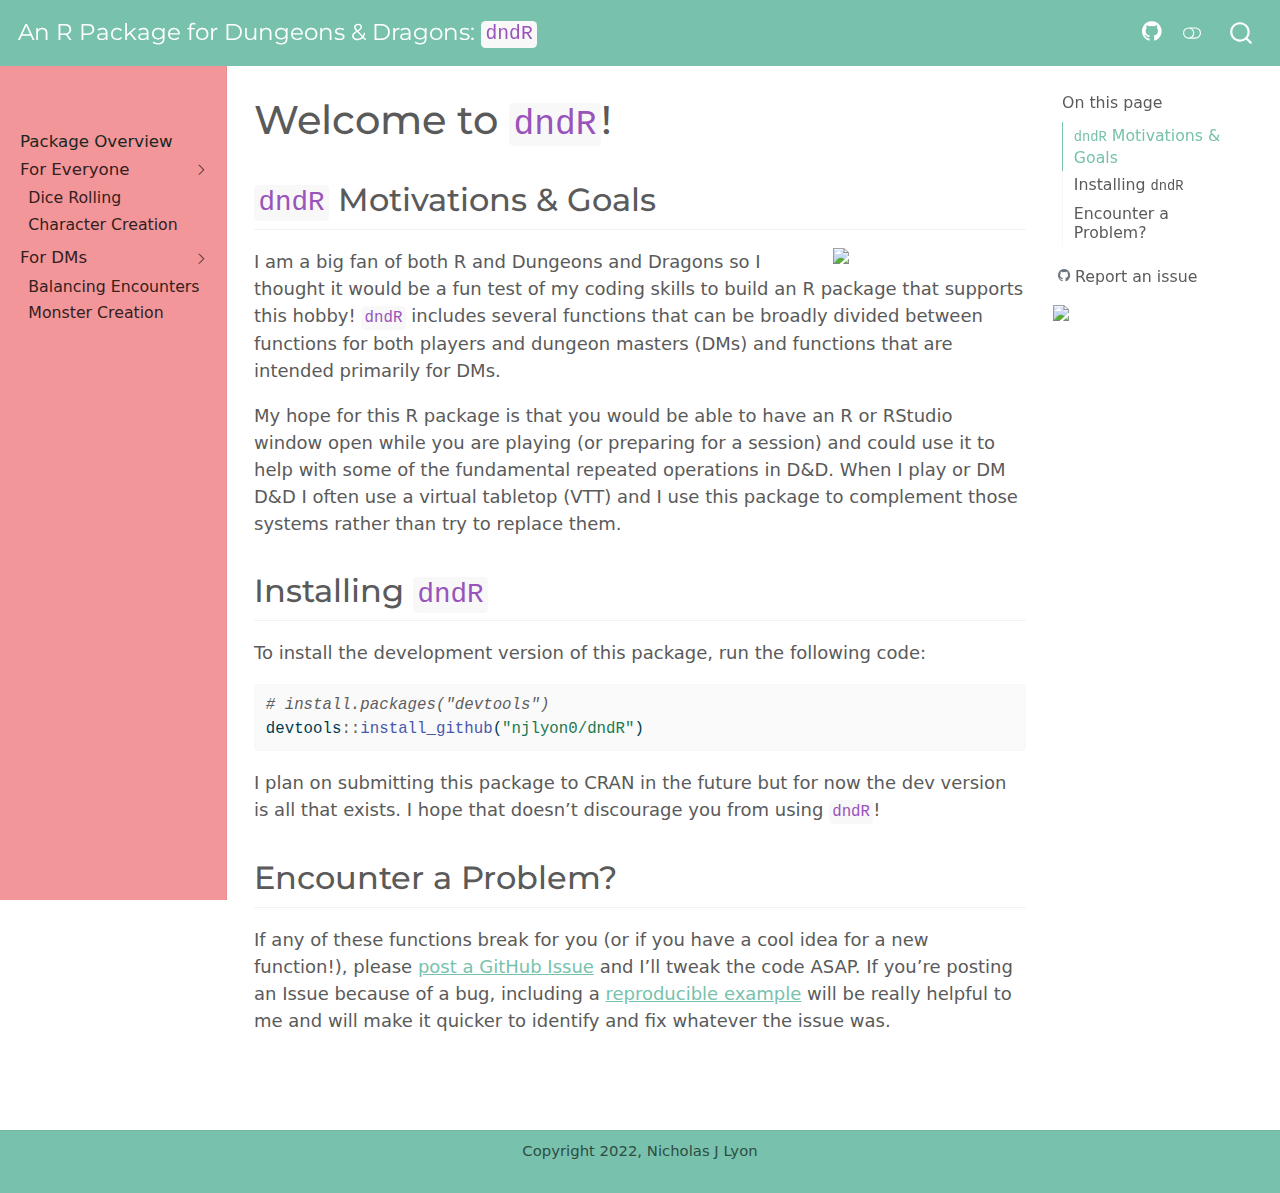
==== docs/index.html @ f4735146 "Adding rendered content" ====
<!DOCTYPE html>
<html xmlns="http://www.w3.org/1999/xhtml" lang="en" xml:lang="en"><head>

<meta charset="utf-8">
<meta name="generator" content="quarto-1.0.37">

<meta name="viewport" content="width=device-width, initial-scale=1.0, user-scalable=yes">


<title>An R Package for Dungeons &amp; Dragons: dndR - Welcome to dndR!</title>
<style>
code{white-space: pre-wrap;}
span.smallcaps{font-variant: small-caps;}
span.underline{text-decoration: underline;}
div.column{display: inline-block; vertical-align: top; width: 50%;}
div.hanging-indent{margin-left: 1.5em; text-indent: -1.5em;}
ul.task-list{list-style: none;}
pre > code.sourceCode { white-space: pre; position: relative; }
pre > code.sourceCode > span { display: inline-block; line-height: 1.25; }
pre > code.sourceCode > span:empty { height: 1.2em; }
.sourceCode { overflow: visible; }
code.sourceCode > span { color: inherit; text-decoration: inherit; }
div.sourceCode { margin: 1em 0; }
pre.sourceCode { margin: 0; }
@media screen {
div.sourceCode { overflow: auto; }
}
@media print {
pre > code.sourceCode { white-space: pre-wrap; }
pre > code.sourceCode > span { text-indent: -5em; padding-left: 5em; }
}
pre.numberSource code
  { counter-reset: source-line 0; }
pre.numberSource code > span
  { position: relative; left: -4em; counter-increment: source-line; }
pre.numberSource code > span > a:first-child::before
  { content: counter(source-line);
    position: relative; left: -1em; text-align: right; vertical-align: baseline;
    border: none; display: inline-block;
    -webkit-touch-callout: none; -webkit-user-select: none;
    -khtml-user-select: none; -moz-user-select: none;
    -ms-user-select: none; user-select: none;
    padding: 0 4px; width: 4em;
    color: #aaaaaa;
  }
pre.numberSource { margin-left: 3em; border-left: 1px solid #aaaaaa;  padding-left: 4px; }
div.sourceCode
  {   }
@media screen {
pre > code.sourceCode > span > a:first-child::before { text-decoration: underline; }
}
code span.al { color: #ff0000; font-weight: bold; } /* Alert */
code span.an { color: #60a0b0; font-weight: bold; font-style: italic; } /* Annotation */
code span.at { color: #7d9029; } /* Attribute */
code span.bn { color: #40a070; } /* BaseN */
code span.bu { } /* BuiltIn */
code span.cf { color: #007020; font-weight: bold; } /* ControlFlow */
code span.ch { color: #4070a0; } /* Char */
code span.cn { color: #880000; } /* Constant */
code span.co { color: #60a0b0; font-style: italic; } /* Comment */
code span.cv { color: #60a0b0; font-weight: bold; font-style: italic; } /* CommentVar */
code span.do { color: #ba2121; font-style: italic; } /* Documentation */
code span.dt { color: #902000; } /* DataType */
code span.dv { color: #40a070; } /* DecVal */
code span.er { color: #ff0000; font-weight: bold; } /* Error */
code span.ex { } /* Extension */
code span.fl { color: #40a070; } /* Float */
code span.fu { color: #06287e; } /* Function */
code span.im { } /* Import */
code span.in { color: #60a0b0; font-weight: bold; font-style: italic; } /* Information */
code span.kw { color: #007020; font-weight: bold; } /* Keyword */
code span.op { color: #666666; } /* Operator */
code span.ot { color: #007020; } /* Other */
code span.pp { color: #bc7a00; } /* Preprocessor */
code span.sc { color: #4070a0; } /* SpecialChar */
code span.ss { color: #bb6688; } /* SpecialString */
code span.st { color: #4070a0; } /* String */
code span.va { color: #19177c; } /* Variable */
code span.vs { color: #4070a0; } /* VerbatimString */
code span.wa { color: #60a0b0; font-weight: bold; font-style: italic; } /* Warning */
</style>


<script src="site_libs/quarto-nav/quarto-nav.js"></script>
<script src="site_libs/quarto-nav/headroom.min.js"></script>
<script src="site_libs/clipboard/clipboard.min.js"></script>
<script src="site_libs/quarto-search/autocomplete.umd.js"></script>
<script src="site_libs/quarto-search/fuse.min.js"></script>
<script src="site_libs/quarto-search/quarto-search.js"></script>
<meta name="quarto:offset" content="./">
<link href="./inst/images/dndR_hex.png" rel="icon" type="image/png">
<script src="site_libs/quarto-html/quarto.js"></script>
<script src="site_libs/quarto-html/popper.min.js"></script>
<script src="site_libs/quarto-html/tippy.umd.min.js"></script>
<script src="site_libs/quarto-html/anchor.min.js"></script>
<link href="site_libs/quarto-html/tippy.css" rel="stylesheet">
<link href="site_libs/quarto-html/quarto-syntax-highlighting.css" rel="stylesheet" class="quarto-color-scheme" id="quarto-text-highlighting-styles">
<link href="site_libs/quarto-html/quarto-syntax-highlighting-dark.css" rel="prefetch" class="quarto-color-scheme quarto-color-alternate" id="quarto-text-highlighting-styles">
<script src="site_libs/bootstrap/bootstrap.min.js"></script>
<link href="site_libs/bootstrap/bootstrap-icons.css" rel="stylesheet">
<link href="site_libs/bootstrap/bootstrap.min.css" rel="stylesheet" class="quarto-color-scheme" id="quarto-bootstrap" data-mode="light">
<link href="site_libs/bootstrap/bootstrap-dark.min.css" rel="prefetch" class="quarto-color-scheme quarto-color-alternate" id="quarto-bootstrap" data-mode="dark">
<script id="quarto-search-options" type="application/json">{
  "location": "navbar",
  "copy-button": false,
  "collapse-after": 3,
  "panel-placement": "end",
  "type": "overlay",
  "limit": 20,
  "language": {
    "search-no-results-text": "No results",
    "search-matching-documents-text": "matching documents",
    "search-copy-link-title": "Copy link to search",
    "search-hide-matches-text": "Hide additional matches",
    "search-more-match-text": "more match in this document",
    "search-more-matches-text": "more matches in this document",
    "search-clear-button-title": "Clear",
    "search-detached-cancel-button-title": "Cancel",
    "search-submit-button-title": "Submit"
  }
}</script>


<link rel="stylesheet" href="styles.css">
<meta name="twitter:title" content="An R Package for Dungeons &amp; Dragons: dndR - Welcome to dndR!">
<meta name="twitter:description" content="I am a big fan of both R and Dungeons and Dragons so I thought it would be a fun test of my coding skills to build an R package that supports this hobby!">
<meta name="twitter:card" content="summary">
</head>

<body class="nav-sidebar docked nav-fixed">

<div id="quarto-search-results"></div>
  <header id="quarto-header" class="headroom fixed-top">
    <nav class="navbar navbar-expand-lg navbar-dark ">
      <div class="navbar-container container-fluid">
      <a class="navbar-brand" href="./index.html">
    <span class="navbar-title">An R Package for Dungeons &amp; Dragons: <code>dndR</code></span>
  </a>
          <button class="navbar-toggler" type="button" data-bs-toggle="collapse" data-bs-target="#navbarCollapse" aria-controls="navbarCollapse" aria-expanded="false" aria-label="Toggle navigation" onclick="if (window.quartoToggleHeadroom) { window.quartoToggleHeadroom(); }">
  <span class="navbar-toggler-icon"></span>
</button>
          <div class="collapse navbar-collapse" id="navbarCollapse">
            <ul class="navbar-nav navbar-nav-scroll ms-auto">
  <li class="nav-item compact">
    <a class="nav-link" href="https://github.com/njlyon0/dndR"><i class="bi bi-github" role="img">
</i> 
 </a>
  </li>  
</ul>
              <div class="quarto-toggle-container">
                  <a href="" class="quarto-color-scheme-toggle nav-link" onclick="window.quartoToggleColorScheme(); return false;" title="Toggle dark mode"><i class="bi"></i></a>
              </div>
              <div id="quarto-search" class="" title="Search"></div>
          </div> <!-- /navcollapse -->
      </div> <!-- /container-fluid -->
    </nav>
  <nav class="quarto-secondary-nav" data-bs-toggle="collapse" data-bs-target="#quarto-sidebar" aria-controls="quarto-sidebar" aria-expanded="false" aria-label="Toggle sidebar navigation" onclick="if (window.quartoToggleHeadroom) { window.quartoToggleHeadroom(); }">
    <div class="container-fluid d-flex justify-content-between">
      <h1 class="quarto-secondary-nav-title">Welcome to <code>dndR</code>!</h1>
      <button type="button" class="quarto-btn-toggle btn" aria-label="Show secondary navigation">
        <i class="bi bi-chevron-right"></i>
      </button>
    </div>
  </nav>
</header>
<!-- content -->
<div id="quarto-content" class="quarto-container page-columns page-rows-contents page-layout-article page-navbar">
<!-- sidebar -->
  <nav id="quarto-sidebar" class="sidebar collapse sidebar-navigation docked overflow-auto">
      <div class="mt-2 flex-shrink-0 align-items-center">
        <div class="sidebar-search">
        <div id="quarto-search" class="" title="Search"></div>
        </div>
      </div>
    <div class="sidebar-menu-container"> 
    <ul class="list-unstyled mt-1">
        <li class="sidebar-item">
  <div class="sidebar-item-container"> 
  <a href="./index.html" class="sidebar-item-text sidebar-link active">Package Overview</a>
  </div>
</li>
        <li class="sidebar-item sidebar-item-section">
      <div class="sidebar-item-container"> 
            <a class="sidebar-item-text sidebar-link text-start" data-bs-toggle="collapse" data-bs-target="#quarto-sidebar-section-1" aria-expanded="true">For Everyone</a>
          <a class="sidebar-item-toggle text-start" data-bs-toggle="collapse" data-bs-target="#quarto-sidebar-section-1" aria-expanded="true">
            <i class="bi bi-chevron-right ms-2"></i>
          </a> 
      </div>
      <ul id="quarto-sidebar-section-1" class="collapse list-unstyled sidebar-section depth1 show">  
          <li class="sidebar-item">
  <div class="sidebar-item-container"> 
  <a href="./dice.html" class="sidebar-item-text sidebar-link">Dice Rolling</a>
  </div>
</li>
          <li class="sidebar-item">
  <div class="sidebar-item-container"> 
  <a href="./create-characters.html" class="sidebar-item-text sidebar-link">Character Creation</a>
  </div>
</li>
      </ul>
  </li>
        <li class="sidebar-item sidebar-item-section">
      <div class="sidebar-item-container"> 
            <a class="sidebar-item-text sidebar-link text-start" data-bs-toggle="collapse" data-bs-target="#quarto-sidebar-section-2" aria-expanded="true">For DMs</a>
          <a class="sidebar-item-toggle text-start" data-bs-toggle="collapse" data-bs-target="#quarto-sidebar-section-2" aria-expanded="true">
            <i class="bi bi-chevron-right ms-2"></i>
          </a> 
      </div>
      <ul id="quarto-sidebar-section-2" class="collapse list-unstyled sidebar-section depth1 show">  
          <li class="sidebar-item">
  <div class="sidebar-item-container"> 
  <a href="./encounter-balance.html" class="sidebar-item-text sidebar-link">Balancing Encounters</a>
  </div>
</li>
          <li class="sidebar-item">
  <div class="sidebar-item-container"> 
  <a href="./create-monsters.html" class="sidebar-item-text sidebar-link">Monster Creation</a>
  </div>
</li>
      </ul>
  </li>
    </ul>
    </div>
</nav>
<!-- margin-sidebar -->
    <div id="quarto-margin-sidebar" class="sidebar margin-sidebar">
        <nav id="TOC" role="doc-toc">
    <h2 id="toc-title">On this page</h2>
   
  <ul>
  <li><a href="#dndr-motivations-goals" id="toc-dndr-motivations-goals" class="nav-link active" data-scroll-target="#dndr-motivations-goals"><code>dndR</code> Motivations &amp; Goals</a></li>
  <li><a href="#installing-dndr" id="toc-installing-dndr" class="nav-link" data-scroll-target="#installing-dndr">Installing <code>dndR</code></a></li>
  <li><a href="#encounter-a-problem" id="toc-encounter-a-problem" class="nav-link" data-scroll-target="#encounter-a-problem">Encounter a Problem?</a></li>
  </ul>
<div class="toc-actions"><div><i class="bi bi-github"></i></div><div class="action-links"><p><a href="https://github.com/njlyon0/dndR/issues/new" class="toc-action">Report an issue</a></p></div></div></nav>
    <div class="quarto-margin-footer"><div class="margin-footer-item">
<p><img src="inst/images/dndR_hex.png" width="40%"></p>
</div></div></div>
<!-- main -->
<main class="content" id="quarto-document-content">

<header id="title-block-header" class="quarto-title-block default">
<div class="quarto-title">
<h1 class="title d-none d-lg-block">Welcome to <code>dndR</code>!</h1>
</div>



<div class="quarto-title-meta">

    
    
  </div>
  

</header>

<section id="dndr-motivations-goals" class="level2">
<h2 class="anchored" data-anchor-id="dndr-motivations-goals"><code>dndR</code> Motivations &amp; Goals</h2>
<p><img src="inst/images/dndR_hex.png" width="25%" align="right"></p>
<p>I am a big fan of both R and Dungeons and Dragons so I thought it would be a fun test of my coding skills to build an R package that supports this hobby! <code>dndR</code> includes several functions that can be broadly divided between functions for both players and dungeon masters (DMs) and functions that are intended primarily for DMs.</p>
<p>My hope for this R package is that you would be able to have an R or RStudio window open while you are playing (or preparing for a session) and could use it to help with some of the fundamental repeated operations in D&amp;D. When I play or DM D&amp;D I often use a virtual tabletop (VTT) and I use this package to complement those systems rather than try to replace them.</p>
</section>
<section id="installing-dndr" class="level2">
<h2 class="anchored" data-anchor-id="installing-dndr">Installing <code>dndR</code></h2>
<p>To install the development version of this package, run the following code:</p>
<div class="cell">
<div class="sourceCode cell-code" id="cb1"><pre class="sourceCode r code-with-copy"><code class="sourceCode r"><span id="cb1-1"><a href="#cb1-1" aria-hidden="true" tabindex="-1"></a><span class="co"># install.packages("devtools")</span></span>
<span id="cb1-2"><a href="#cb1-2" aria-hidden="true" tabindex="-1"></a>devtools<span class="sc">::</span><span class="fu">install_github</span>(<span class="st">"njlyon0/dndR"</span>)</span></code><button title="Copy to Clipboard" class="code-copy-button"><i class="bi"></i></button></pre></div>
</div>
<p>I plan on submitting this package to CRAN in the future but for now the dev version is all that exists. I hope that doesn’t discourage you from using <code>dndR</code>!</p>
</section>
<section id="encounter-a-problem" class="level2">
<h2 class="anchored" data-anchor-id="encounter-a-problem">Encounter a Problem?</h2>
<p>If any of these functions break for you (or if you have a cool idea for a new function!), please <a href="https://github.com/njlyon0/dndR/issues">post a GitHub Issue</a> and I’ll tweak the code ASAP. If you’re posting an Issue because of a bug, including a <a href="https://stackoverflow.com/help/minimal-reproducible-example">reproducible example</a> will be really helpful to me and will make it quicker to identify and fix whatever the issue was.</p>


</section>

</main> <!-- /main -->
<script id="quarto-html-after-body" type="application/javascript">
window.document.addEventListener("DOMContentLoaded", function (event) {
  const toggleBodyColorMode = (bsSheetEl) => {
    const mode = bsSheetEl.getAttribute("data-mode");
    const bodyEl = window.document.querySelector("body");
    if (mode === "dark") {
      bodyEl.classList.add("quarto-dark");
      bodyEl.classList.remove("quarto-light");
    } else {
      bodyEl.classList.add("quarto-light");
      bodyEl.classList.remove("quarto-dark");
    }
  }
  const toggleBodyColorPrimary = () => {
    const bsSheetEl = window.document.querySelector("link#quarto-bootstrap");
    if (bsSheetEl) {
      toggleBodyColorMode(bsSheetEl);
    }
  }
  toggleBodyColorPrimary();  
  const disableStylesheet = (stylesheets) => {
    for (let i=0; i < stylesheets.length; i++) {
      const stylesheet = stylesheets[i];
      stylesheet.rel = 'prefetch';
    }
  }
  const enableStylesheet = (stylesheets) => {
    for (let i=0; i < stylesheets.length; i++) {
      const stylesheet = stylesheets[i];
      stylesheet.rel = 'stylesheet';
    }
  }
  const manageTransitions = (selector, allowTransitions) => {
    const els = window.document.querySelectorAll(selector);
    for (let i=0; i < els.length; i++) {
      const el = els[i];
      if (allowTransitions) {
        el.classList.remove('notransition');
      } else {
        el.classList.add('notransition');
      }
    }
  }
  const toggleColorMode = (alternate) => {
    // Switch the stylesheets
    const alternateStylesheets = window.document.querySelectorAll('link.quarto-color-scheme.quarto-color-alternate');
    manageTransitions('#quarto-margin-sidebar .nav-link', false);
    if (alternate) {
      enableStylesheet(alternateStylesheets);
      for (const sheetNode of alternateStylesheets) {
        if (sheetNode.id === "quarto-bootstrap") {
          toggleBodyColorMode(sheetNode);
        }
      }
    } else {
      disableStylesheet(alternateStylesheets);
      toggleBodyColorPrimary();
    }
    manageTransitions('#quarto-margin-sidebar .nav-link', true);
    // Switch the toggles
    const toggles = window.document.querySelectorAll('.quarto-color-scheme-toggle');
    for (let i=0; i < toggles.length; i++) {
      const toggle = toggles[i];
      if (toggle) {
        if (alternate) {
          toggle.classList.add("alternate");     
        } else {
          toggle.classList.remove("alternate");
        }
      }
    }
  }
  const isFileUrl = () => { 
    return window.location.protocol === 'file:';
  }
  const hasAlternateSentinel = () => {  
    let styleSentinel = getColorSchemeSentinel();
    if (styleSentinel !== null) {
      return styleSentinel === "alternate";
    } else {
      return false;
    }
  }
  const setStyleSentinel = (alternate) => {
    const value = alternate ? "alternate" : "default";
    if (!isFileUrl()) {
      window.localStorage.setItem("quarto-color-scheme", value);
    } else {
      localAlternateSentinel = value;
    }
  }
  const getColorSchemeSentinel = () => {
    if (!isFileUrl()) {
      const storageValue = window.localStorage.getItem("quarto-color-scheme");
      return storageValue != null ? storageValue : localAlternateSentinel;
    } else {
      return localAlternateSentinel;
    }
  }
  let localAlternateSentinel = 'default';
  // Dark / light mode switch
  window.quartoToggleColorScheme = () => {
    // Read the current dark / light value 
    let toAlternate = !hasAlternateSentinel();
    toggleColorMode(toAlternate);
    setStyleSentinel(toAlternate);
  };
  // Ensure there is a toggle, if there isn't float one in the top right
  if (window.document.querySelector('.quarto-color-scheme-toggle') === null) {
    const a = window.document.createElement('a');
    a.classList.add('top-right');
    a.classList.add('quarto-color-scheme-toggle');
    a.href = "";
    a.onclick = function() { try { window.quartoToggleColorScheme(); } catch {} return false; };
    const i = window.document.createElement("i");
    i.classList.add('bi');
    a.appendChild(i);
    window.document.body.appendChild(a);
  }
  // Switch to dark mode if need be
  if (hasAlternateSentinel()) {
    toggleColorMode(true);
  } 
  const icon = "";
  const anchorJS = new window.AnchorJS();
  anchorJS.options = {
    placement: 'right',
    icon: icon
  };
  anchorJS.add('.anchored');
  const clipboard = new window.ClipboardJS('.code-copy-button', {
    target: function(trigger) {
      return trigger.previousElementSibling;
    }
  });
  clipboard.on('success', function(e) {
    // button target
    const button = e.trigger;
    // don't keep focus
    button.blur();
    // flash "checked"
    button.classList.add('code-copy-button-checked');
    var currentTitle = button.getAttribute("title");
    button.setAttribute("title", "Copied!");
    setTimeout(function() {
      button.setAttribute("title", currentTitle);
      button.classList.remove('code-copy-button-checked');
    }, 1000);
    // clear code selection
    e.clearSelection();
  });
  function tippyHover(el, contentFn) {
    const config = {
      allowHTML: true,
      content: contentFn,
      maxWidth: 500,
      delay: 100,
      arrow: false,
      appendTo: function(el) {
          return el.parentElement;
      },
      interactive: true,
      interactiveBorder: 10,
      theme: 'quarto',
      placement: 'bottom-start'
    };
    window.tippy(el, config); 
  }
  const noterefs = window.document.querySelectorAll('a[role="doc-noteref"]');
  for (var i=0; i<noterefs.length; i++) {
    const ref = noterefs[i];
    tippyHover(ref, function() {
      let href = ref.getAttribute('href');
      try { href = new URL(href).hash; } catch {}
      const id = href.replace(/^#\/?/, "");
      const note = window.document.getElementById(id);
      return note.innerHTML;
    });
  }
  var bibliorefs = window.document.querySelectorAll('a[role="doc-biblioref"]');
  for (var i=0; i<bibliorefs.length; i++) {
    const ref = bibliorefs[i];
    const cites = ref.parentNode.getAttribute('data-cites').split(' ');
    tippyHover(ref, function() {
      var popup = window.document.createElement('div');
      cites.forEach(function(cite) {
        var citeDiv = window.document.createElement('div');
        citeDiv.classList.add('hanging-indent');
        citeDiv.classList.add('csl-entry');
        var biblioDiv = window.document.getElementById('ref-' + cite);
        if (biblioDiv) {
          citeDiv.innerHTML = biblioDiv.innerHTML;
        }
        popup.appendChild(citeDiv);
      });
      return popup.innerHTML;
    });
  }
    var localhostRegex = new RegExp(/^(?:http|https):\/\/localhost\:?[0-9]*\//);
      var filterRegex = new RegExp('/' + window.location.host + '/');
    var isInternal = (href) => {
        return filterRegex.test(href) || localhostRegex.test(href);
    }
    // Inspect non-navigation links and adorn them if external
    var links = window.document.querySelectorAll('a:not(.nav-link):not(.navbar-brand):not(.toc-action):not(.sidebar-link):not(.sidebar-item-toggle):not(.pagination-link):not(.no-external)');
    for (var i=0; i<links.length; i++) {
      const link = links[i];
      if (!isInternal(link.href)) {
          // target, if specified
          link.setAttribute("target", "_blank");
      }
    }
});
</script>
</div> <!-- /content -->
<footer class="footer">
  <div class="nav-footer">
      <div class="nav-footer-center">Copyright 2022, Nicholas J Lyon</div>
  </div>
</footer>



</body></html>
---- docs/site_libs/quarto-html/tippy.css ----
.tippy-box[data-animation=fade][data-state=hidden]{opacity:0}[data-tippy-root]{max-width:calc(100vw - 10px)}.tippy-box{position:relative;background-color:#333;color:#fff;border-radius:4px;font-size:14px;line-height:1.4;white-space:normal;outline:0;transition-property:transform,visibility,opacity}.tippy-box[data-placement^=top]>.tippy-arrow{bottom:0}.tippy-box[data-placement^=top]>.tippy-arrow:before{bottom:-7px;left:0;border-width:8px 8px 0;border-top-color:initial;transform-origin:center top}.tippy-box[data-placement^=bottom]>.tippy-arrow{top:0}.tippy-box[data-placement^=bottom]>.tippy-arrow:before{top:-7px;left:0;border-width:0 8px 8px;border-bottom-color:initial;transform-origin:center bottom}.tippy-box[data-placement^=left]>.tippy-arrow{right:0}.tippy-box[data-placement^=left]>.tippy-arrow:before{border-width:8px 0 8px 8px;border-left-color:initial;right:-7px;transform-origin:center left}.tippy-box[data-placement^=right]>.tippy-arrow{left:0}.tippy-box[data-placement^=right]>.tippy-arrow:before{left:-7px;border-width:8px 8px 8px 0;border-right-color:initial;transform-origin:center right}.tippy-box[data-inertia][data-state=visible]{transition-timing-function:cubic-bezier(.54,1.5,.38,1.11)}.tippy-arrow{width:16px;height:16px;color:#333}.tippy-arrow:before{content:"";position:absolute;border-color:transparent;border-style:solid}.tippy-content{position:relative;padding:5px 9px;z-index:1}
---- docs/site_libs/quarto-html/quarto-syntax-highlighting.css ----
/* quarto syntax highlight colors */
:root {
  --quarto-hl-ot-color: #003B4F;
  --quarto-hl-at-color: #657422;
  --quarto-hl-ss-color: #20794D;
  --quarto-hl-an-color: #5E5E5E;
  --quarto-hl-fu-color: #4758AB;
  --quarto-hl-st-color: #20794D;
  --quarto-hl-cf-color: #003B4F;
  --quarto-hl-op-color: #5E5E5E;
  --quarto-hl-er-color: #AD0000;
  --quarto-hl-bn-color: #AD0000;
  --quarto-hl-al-color: #AD0000;
  --quarto-hl-va-color: #111111;
  --quarto-hl-bu-color: inherit;
  --quarto-hl-ex-color: inherit;
  --quarto-hl-pp-color: #AD0000;
  --quarto-hl-in-color: #5E5E5E;
  --quarto-hl-vs-color: #20794D;
  --quarto-hl-wa-color: #5E5E5E;
  --quarto-hl-do-color: #5E5E5E;
  --quarto-hl-im-color: #00769E;
  --quarto-hl-ch-color: #20794D;
  --quarto-hl-dt-color: #AD0000;
  --quarto-hl-fl-color: #AD0000;
  --quarto-hl-co-color: #5E5E5E;
  --quarto-hl-cv-color: #5E5E5E;
  --quarto-hl-cn-color: #8f5902;
  --quarto-hl-sc-color: #5E5E5E;
  --quarto-hl-dv-color: #AD0000;
  --quarto-hl-kw-color: #003B4F;
}

/* other quarto variables */
:root {
  --quarto-font-monospace: SFMono-Regular, Menlo, Monaco, Consolas, "Liberation Mono", "Courier New", monospace;
}

pre > code.sourceCode > span {
  color: #003B4F;
}

code span {
  color: #003B4F;
}

code.sourceCode > span {
  color: #003B4F;
}

div.sourceCode,
div.sourceCode pre.sourceCode {
  color: #003B4F;
}

code span.ot {
  color: #003B4F;
}

code span.at {
  color: #657422;
}

code span.ss {
  color: #20794D;
}

code span.an {
  color: #5E5E5E;
}

code span.fu {
  color: #4758AB;
}

code span.st {
  color: #20794D;
}

code span.cf {
  color: #003B4F;
}

code span.op {
  color: #5E5E5E;
}

code span.er {
  color: #AD0000;
}

code span.bn {
  color: #AD0000;
}

code span.al {
  color: #AD0000;
}

code span.va {
  color: #111111;
}

code span.pp {
  color: #AD0000;
}

code span.in {
  color: #5E5E5E;
}

code span.vs {
  color: #20794D;
}

code span.wa {
  color: #5E5E5E;
  font-style: italic;
}

code span.do {
  color: #5E5E5E;
  font-style: italic;
}

code span.im {
  color: #00769E;
}

code span.ch {
  color: #20794D;
}

code span.dt {
  color: #AD0000;
}

code span.fl {
  color: #AD0000;
}

code span.co {
  color: #5E5E5E;
}

code span.cv {
  color: #5E5E5E;
  font-style: italic;
}

code span.cn {
  color: #8f5902;
}

code span.sc {
  color: #5E5E5E;
}

code span.dv {
  color: #AD0000;
}

code span.kw {
  color: #003B4F;
}

.prevent-inlining {
  content: "</";
}

/*# sourceMappingURL=debc5d5d77c3f9108843748ff7464032.css.map */
---- docs/site_libs/quarto-html/quarto-syntax-highlighting-dark.css ----
/* quarto syntax highlight colors */
:root {
  --quarto-hl-al-color: #f07178;
  --quarto-hl-an-color: #d4d0ab;
  --quarto-hl-at-color: #00e0e0;
  --quarto-hl-bn-color: #d4d0ab;
  --quarto-hl-bu-color: #abe338;
  --quarto-hl-ch-color: #abe338;
  --quarto-hl-co-color: #f8f8f2;
  --quarto-hl-cv-color: #ffd700;
  --quarto-hl-cn-color: #ffd700;
  --quarto-hl-cf-color: #ffa07a;
  --quarto-hl-dt-color: #ffa07a;
  --quarto-hl-dv-color: #d4d0ab;
  --quarto-hl-do-color: #f8f8f2;
  --quarto-hl-er-color: #f07178;
  --quarto-hl-ex-color: #00e0e0;
  --quarto-hl-fl-color: #d4d0ab;
  --quarto-hl-fu-color: #ffa07a;
  --quarto-hl-im-color: #abe338;
  --quarto-hl-in-color: #d4d0ab;
  --quarto-hl-kw-color: #ffa07a;
  --quarto-hl-op-color: #ffa07a;
  --quarto-hl-ot-color: #00e0e0;
  --quarto-hl-pp-color: #dcc6e0;
  --quarto-hl-re-color: #00e0e0;
  --quarto-hl-sc-color: #abe338;
  --quarto-hl-ss-color: #abe338;
  --quarto-hl-st-color: #abe338;
  --quarto-hl-va-color: #00e0e0;
  --quarto-hl-vs-color: #abe338;
  --quarto-hl-wa-color: #dcc6e0;
}

/* other quarto variables */
:root {
  --quarto-font-monospace: SFMono-Regular, Menlo, Monaco, Consolas, "Liberation Mono", "Courier New", monospace;
}

code span.al {
  font-weight: bold;
  color: #f07178;
}

code span.an {
  color: #d4d0ab;
}

code span.at {
  color: #00e0e0;
}

code span.bn {
  color: #d4d0ab;
}

code span.bu {
  color: #abe338;
}

code span.ch {
  color: #abe338;
}

code span.co {
  font-style: italic;
  color: #f8f8f2;
}

code span.cv {
  color: #ffd700;
}

code span.cn {
  color: #ffd700;
}

code span.cf {
  font-weight: bold;
  color: #ffa07a;
}

code span.dt {
  color: #ffa07a;
}

code span.dv {
  color: #d4d0ab;
}

code span.do {
  color: #f8f8f2;
}

code span.er {
  color: #f07178;
  text-decoration: underline;
}

code span.ex {
  font-weight: bold;
  color: #00e0e0;
}

code span.fl {
  color: #d4d0ab;
}

code span.fu {
  color: #ffa07a;
}

code span.im {
  color: #abe338;
}

code span.in {
  color: #d4d0ab;
}

code span.kw {
  font-weight: bold;
  color: #ffa07a;
}

pre > code.sourceCode > span {
  color: #f8f8f2;
}

code span {
  color: #f8f8f2;
}

code.sourceCode > span {
  color: #f8f8f2;
}

div.sourceCode,
div.sourceCode pre.sourceCode {
  color: #f8f8f2;
}

code span.op {
  color: #ffa07a;
}

code span.ot {
  color: #00e0e0;
}

code span.pp {
  color: #dcc6e0;
}

code span.re {
  color: #00e0e0;
}

code span.sc {
  color: #abe338;
}

code span.ss {
  color: #abe338;
}

code span.st {
  color: #abe338;
}

code span.va {
  color: #00e0e0;
}

code span.vs {
  color: #abe338;
}

code span.wa {
  color: #dcc6e0;
}

.prevent-inlining {
  content: "</";
}

/*# sourceMappingURL=935a306eefa94366c21e1a970dddb765.css.map */
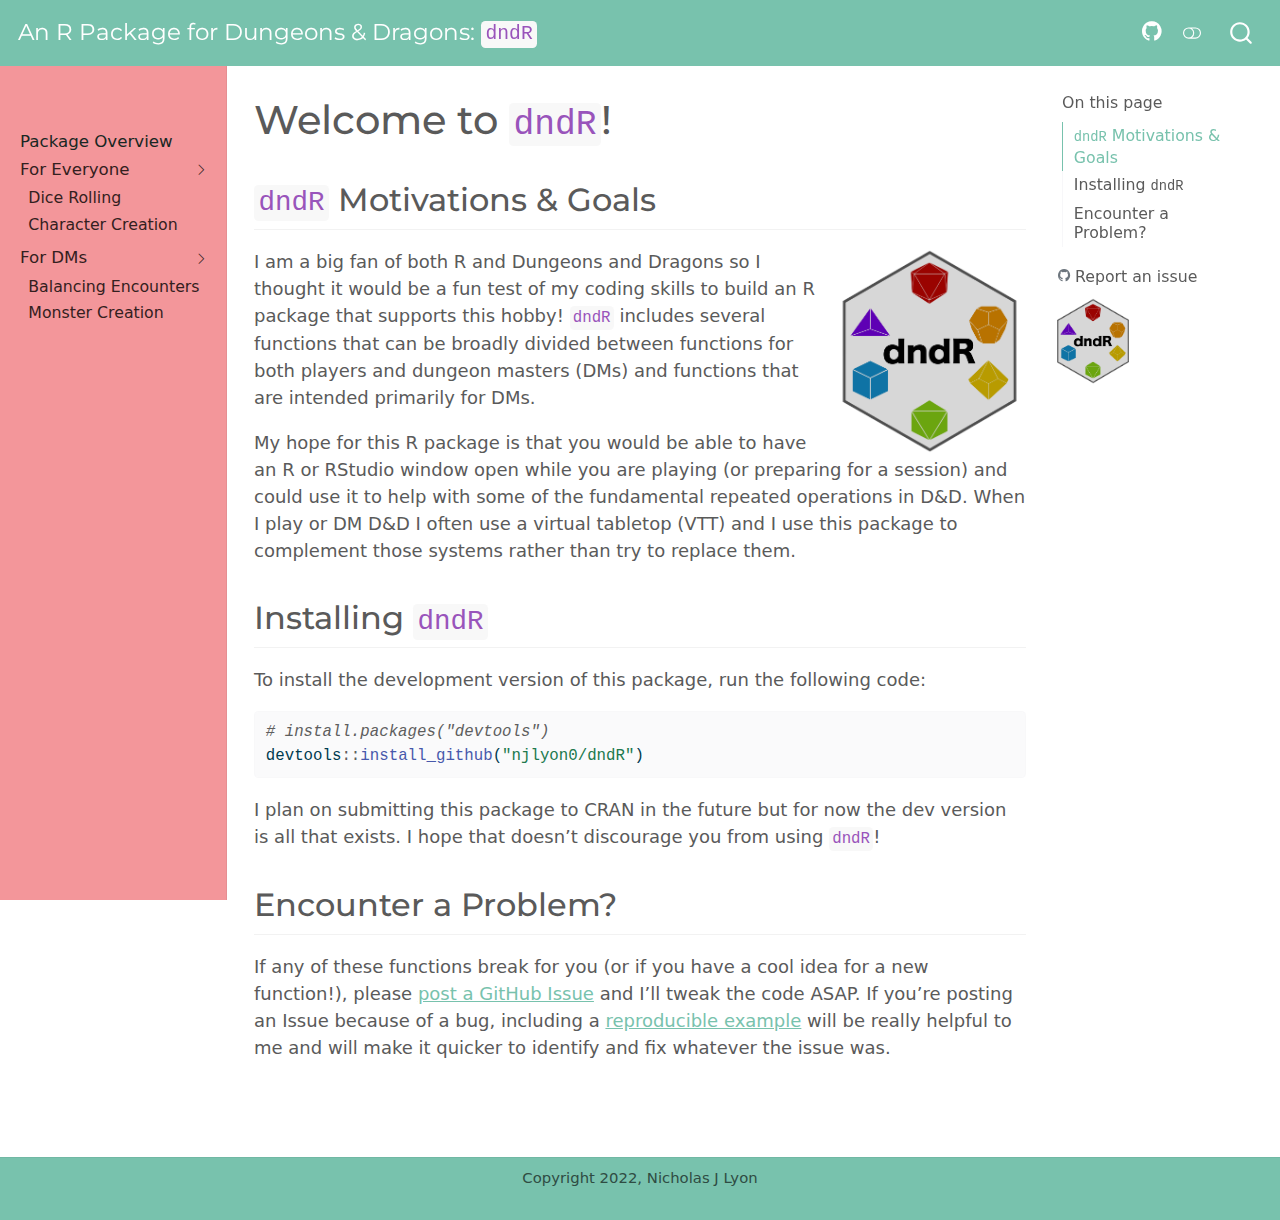
==== commit a2dcda08: "Tweaked documents to recognize the new location of the hex logo PNG" ====
--- a/docs/index.html
+++ b/docs/index.html
@@ -88,7 +88,7 @@
 <script src="site_libs/quarto-search/fuse.min.js"></script>
 <script src="site_libs/quarto-search/quarto-search.js"></script>
 <meta name="quarto:offset" content="./">
-<link href="./inst/images/dndR_hex.png" rel="icon" type="image/png">
+<link href="./images/dndR_hex.png" rel="icon" type="image/png">
 <script src="site_libs/quarto-html/quarto.js"></script>
 <script src="site_libs/quarto-html/popper.min.js"></script>
 <script src="site_libs/quarto-html/tippy.umd.min.js"></script>
@@ -234,7 +234,7 @@
   </ul>
 <div class="toc-actions"><div><i class="bi bi-github"></i></div><div class="action-links"><p><a href="https://github.com/njlyon0/dndR/issues/new" class="toc-action">Report an issue</a></p></div></div></nav>
     <div class="quarto-margin-footer"><div class="margin-footer-item">
-<p><img src="inst/images/dndR_hex.png" width="40%"></p>
+<p><img src="images/dndR_hex.png" width="40%"></p>
 </div></div></div>
 <!-- main -->
 <main class="content" id="quarto-document-content">
@@ -257,7 +257,7 @@
 
 <section id="dndr-motivations-goals" class="level2">
 <h2 class="anchored" data-anchor-id="dndr-motivations-goals"><code>dndR</code> Motivations &amp; Goals</h2>
-<p><img src="inst/images/dndR_hex.png" width="25%" align="right"></p>
+<p><img src="images/dndR_hex.png" width="25%" align="right"></p>
 <p>I am a big fan of both R and Dungeons and Dragons so I thought it would be a fun test of my coding skills to build an R package that supports this hobby! <code>dndR</code> includes several functions that can be broadly divided between functions for both players and dungeon masters (DMs) and functions that are intended primarily for DMs.</p>
 <p>My hope for this R package is that you would be able to have an R or RStudio window open while you are playing (or preparing for a session) and could use it to help with some of the fundamental repeated operations in D&amp;D. When I play or DM D&amp;D I often use a virtual tabletop (VTT) and I use this package to complement those systems rather than try to replace them.</p>
 </section>
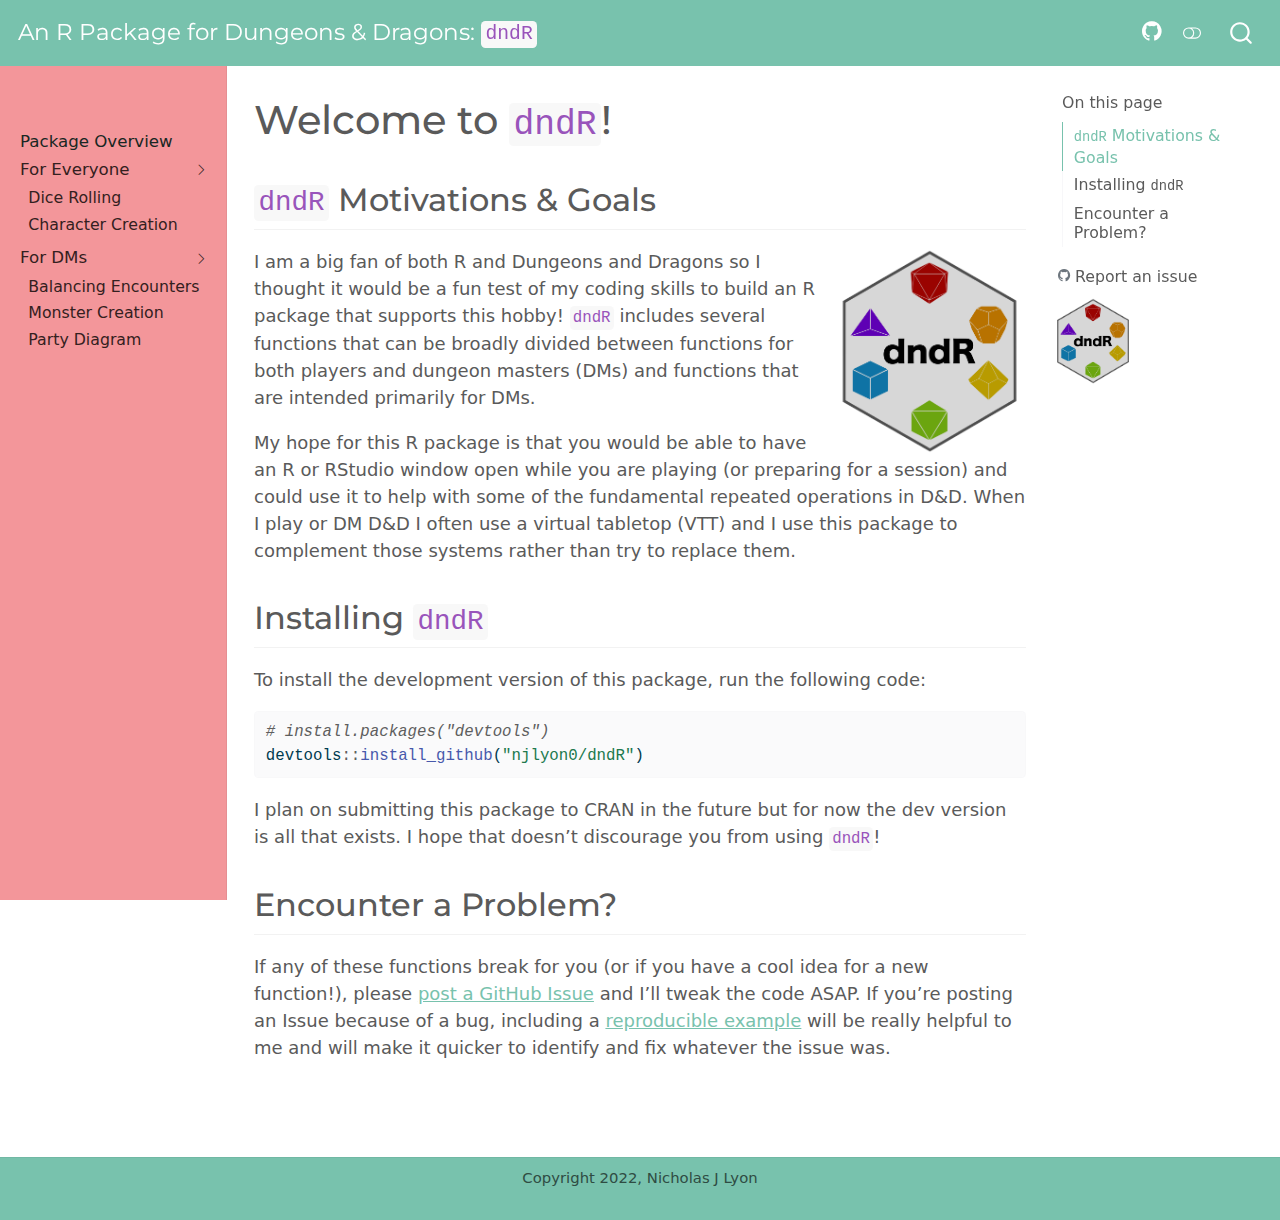
==== commit 777fd616: "Rendered `party_diagram` for the website" ====
--- a/docs/index.html
+++ b/docs/index.html
@@ -217,6 +217,11 @@
   <a href="./create-monsters.html" class="sidebar-item-text sidebar-link">Monster Creation</a>
   </div>
 </li>
+          <li class="sidebar-item">
+  <div class="sidebar-item-container"> 
+  <a href="./party_diagram.html" class="sidebar-item-text sidebar-link">Party Diagram</a>
+  </div>
+</li>
       </ul>
   </li>
     </ul>
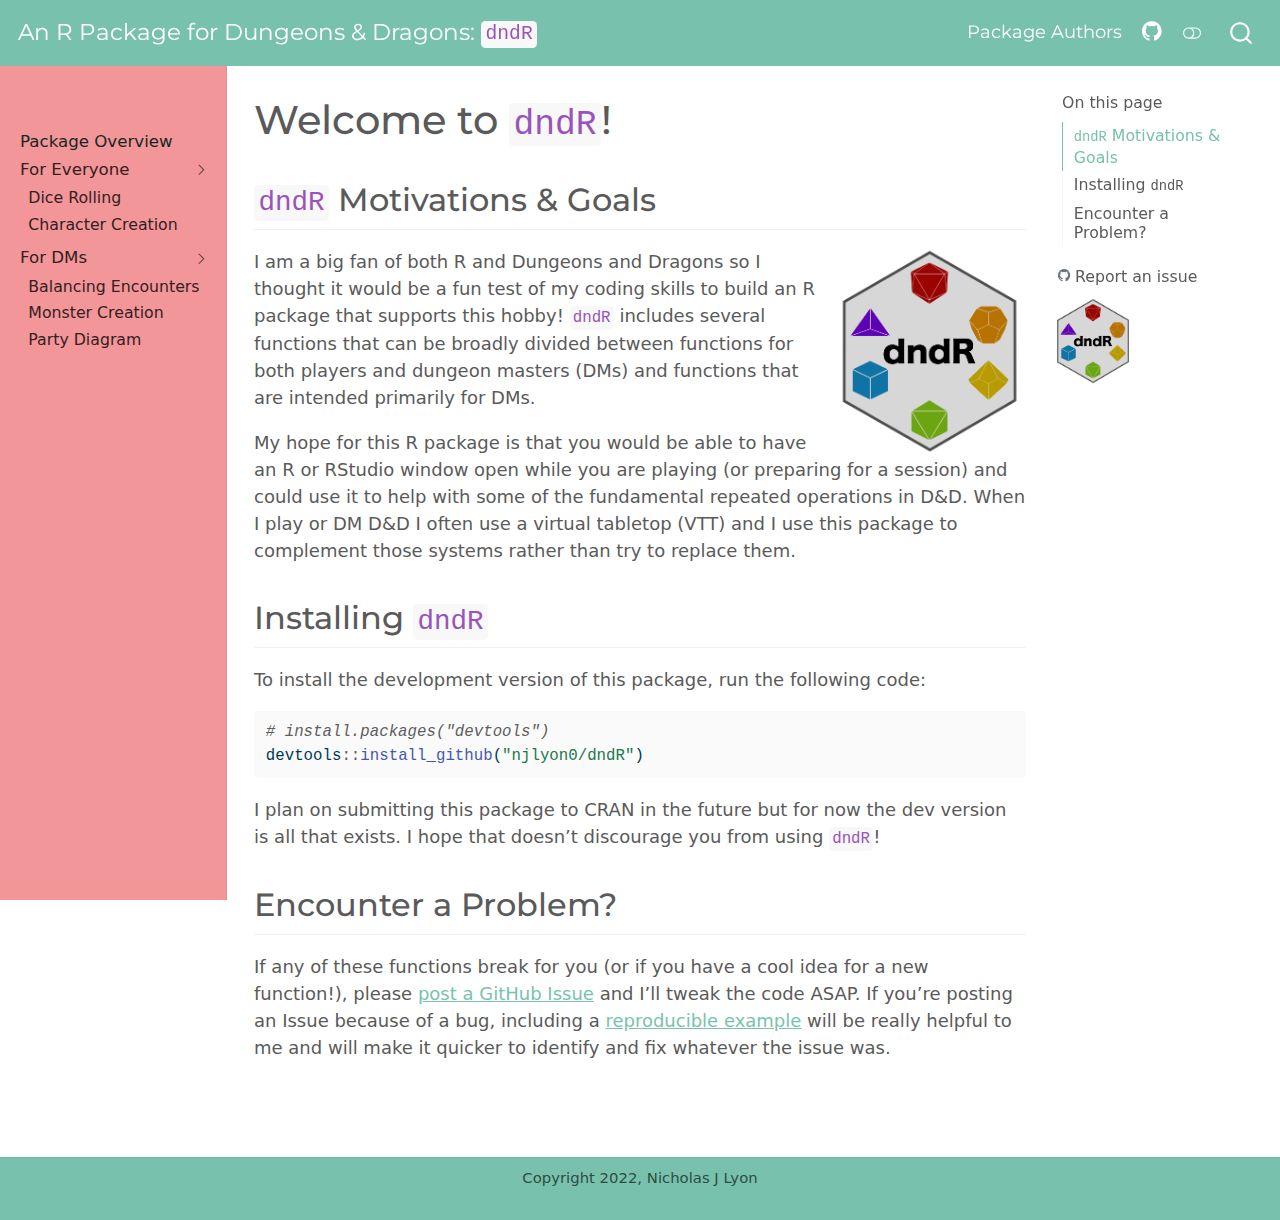
==== commit 75fddccf: "Created an 'authors' page and rendered the website with it included (in the navbar)" ====
--- a/docs/index.html
+++ b/docs/index.html
@@ -141,6 +141,9 @@
 </button>
           <div class="collapse navbar-collapse" id="navbarCollapse">
             <ul class="navbar-nav navbar-nav-scroll ms-auto">
+  <li class="nav-item">
+    <a class="nav-link" href="./authors.html">Package Authors</a>
+  </li>  
   <li class="nav-item compact">
     <a class="nav-link" href="https://github.com/njlyon0/dndR"><i class="bi bi-github" role="img">
 </i> 
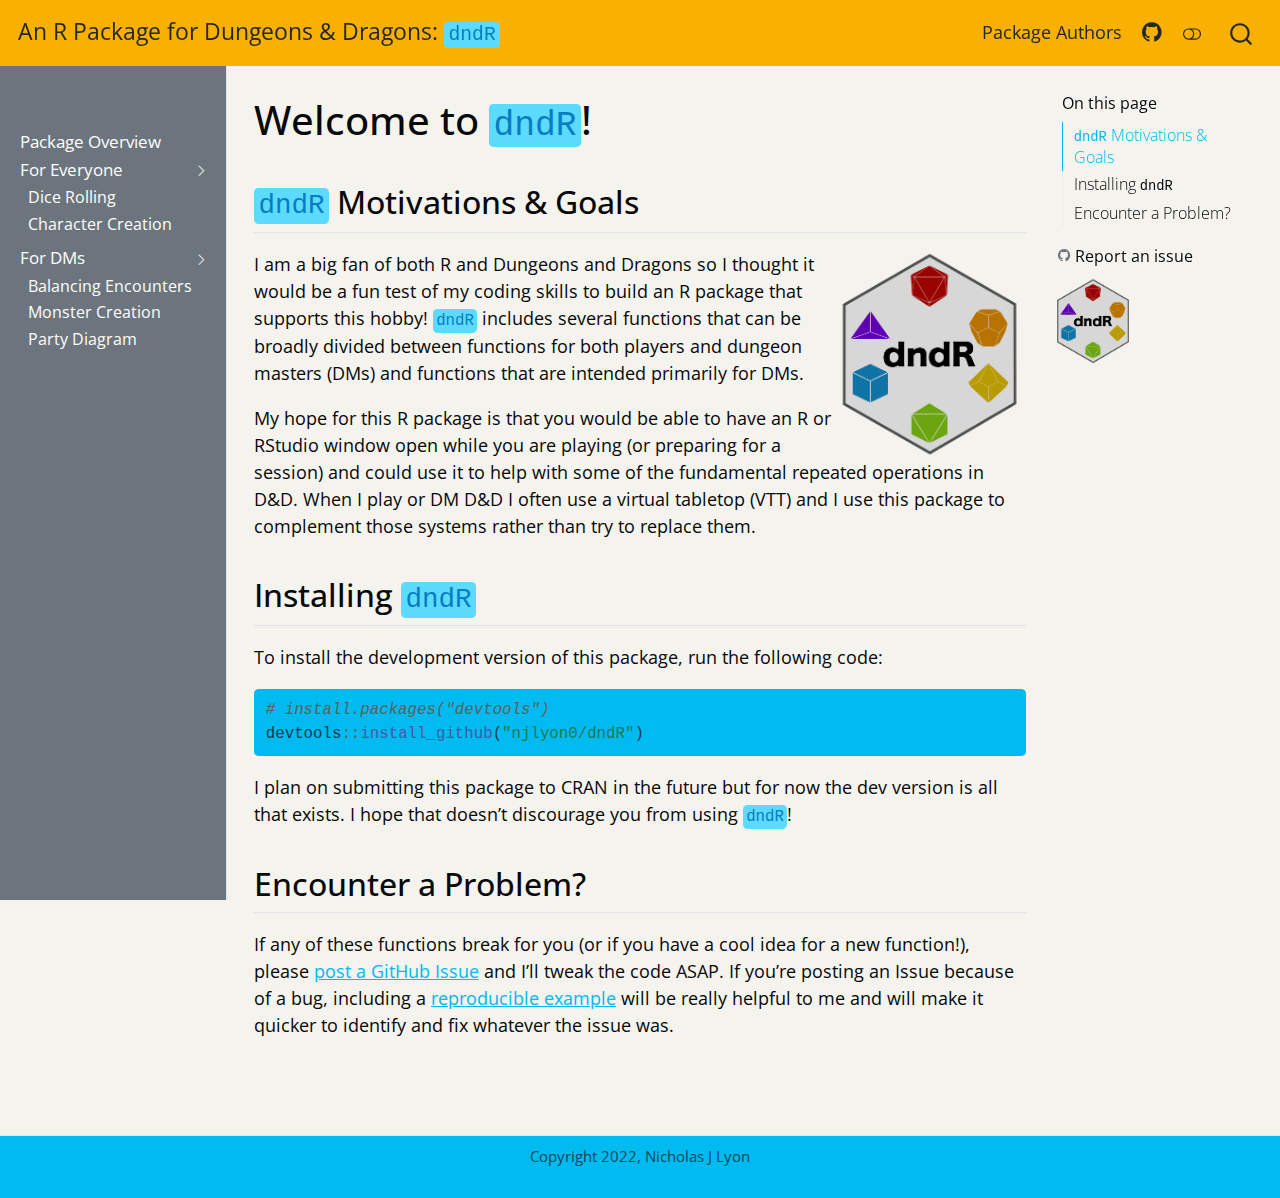
==== commit 6f1540c6: "Added new custom theme to match my website!" ====
--- a/docs/index.html
+++ b/docs/index.html
@@ -121,7 +121,6 @@
 }</script>
 
 
-<link rel="stylesheet" href="styles.css">
 <meta name="twitter:title" content="An R Package for Dungeons &amp; Dragons: dndR - Welcome to dndR!">
 <meta name="twitter:description" content="I am a big fan of both R and Dungeons and Dragons so I thought it would be a fun test of my coding skills to build an R package that supports this hobby!">
 <meta name="twitter:card" content="summary">
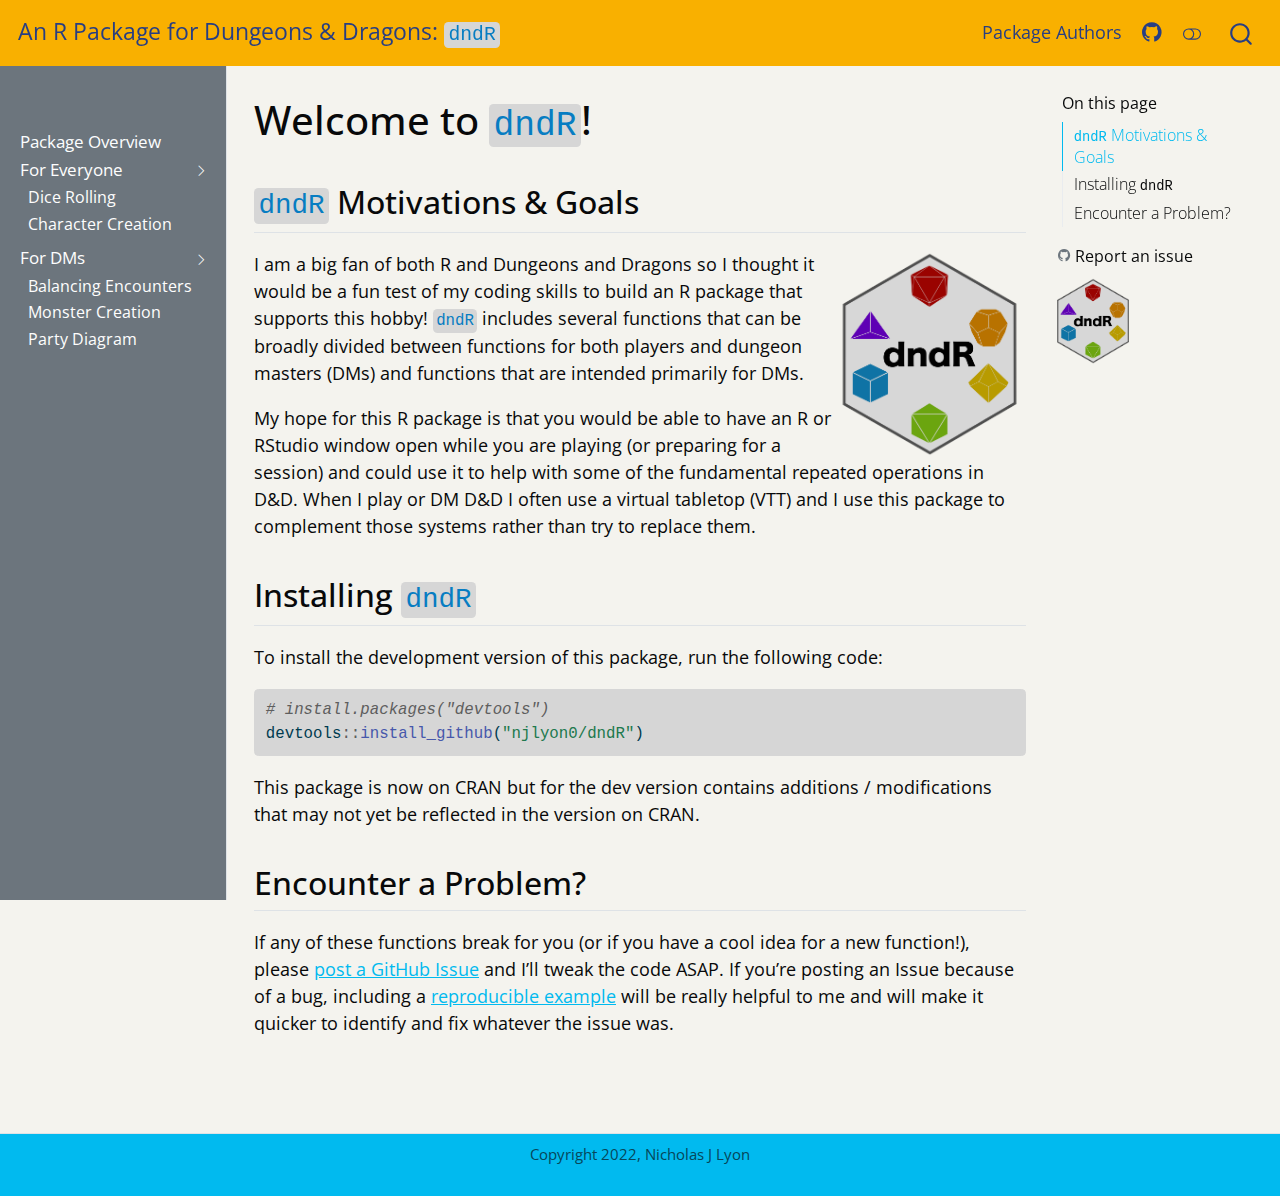
==== commit 6d888785: "Added Humberto to authors tab and re-rendered site with theme update and fontawesome extension" ====
--- a/docs/index.html
+++ b/docs/index.html
@@ -2,7 +2,7 @@
 <html xmlns="http://www.w3.org/1999/xhtml" lang="en" xml:lang="en"><head>
 
 <meta charset="utf-8">
-<meta name="generator" content="quarto-1.0.37">
+<meta name="generator" content="quarto-1.2.313">
 
 <meta name="viewport" content="width=device-width, initial-scale=1.0, user-scalable=yes">
 
@@ -11,10 +11,15 @@
 <style>
 code{white-space: pre-wrap;}
 span.smallcaps{font-variant: small-caps;}
-span.underline{text-decoration: underline;}
-div.column{display: inline-block; vertical-align: top; width: 50%;}
+div.columns{display: flex; gap: min(4vw, 1.5em);}
+div.column{flex: auto; overflow-x: auto;}
 div.hanging-indent{margin-left: 1.5em; text-indent: -1.5em;}
 ul.task-list{list-style: none;}
+ul.task-list li input[type="checkbox"] {
+  width: 0.8em;
+  margin: 0 0.8em 0.2em -1.6em;
+  vertical-align: middle;
+}
 pre > code.sourceCode { white-space: pre; position: relative; }
 pre > code.sourceCode > span { display: inline-block; line-height: 1.25; }
 pre > code.sourceCode > span:empty { height: 1.2em; }
@@ -53,7 +58,7 @@
 code span.an { color: #60a0b0; font-weight: bold; font-style: italic; } /* Annotation */
 code span.at { color: #7d9029; } /* Attribute */
 code span.bn { color: #40a070; } /* BaseN */
-code span.bu { } /* BuiltIn */
+code span.bu { color: #008000; } /* BuiltIn */
 code span.cf { color: #007020; font-weight: bold; } /* ControlFlow */
 code span.ch { color: #4070a0; } /* Char */
 code span.cn { color: #880000; } /* Constant */
@@ -66,7 +71,7 @@
 code span.ex { } /* Extension */
 code span.fl { color: #40a070; } /* Float */
 code span.fu { color: #06287e; } /* Function */
-code span.im { } /* Import */
+code span.im { color: #008000; font-weight: bold; } /* Import */
 code span.in { color: #60a0b0; font-weight: bold; font-style: italic; } /* Information */
 code span.kw { color: #007020; font-weight: bold; } /* Keyword */
 code span.op { color: #666666; } /* Operator */
@@ -132,21 +137,24 @@
   <header id="quarto-header" class="headroom fixed-top">
     <nav class="navbar navbar-expand-lg navbar-dark ">
       <div class="navbar-container container-fluid">
-      <a class="navbar-brand" href="./index.html">
+      <div class="navbar-brand-container">
+    <a class="navbar-brand" href="./index.html">
     <span class="navbar-title">An R Package for Dungeons &amp; Dragons: <code>dndR</code></span>
-  </a>
+    </a>
+  </div>
           <button class="navbar-toggler" type="button" data-bs-toggle="collapse" data-bs-target="#navbarCollapse" aria-controls="navbarCollapse" aria-expanded="false" aria-label="Toggle navigation" onclick="if (window.quartoToggleHeadroom) { window.quartoToggleHeadroom(); }">
   <span class="navbar-toggler-icon"></span>
 </button>
           <div class="collapse navbar-collapse" id="navbarCollapse">
             <ul class="navbar-nav navbar-nav-scroll ms-auto">
   <li class="nav-item">
-    <a class="nav-link" href="./authors.html">Package Authors</a>
+    <a class="nav-link" href="./authors.html">
+ <span class="menu-text">Package Authors</span></a>
   </li>  
   <li class="nav-item compact">
     <a class="nav-link" href="https://github.com/njlyon0/dndR"><i class="bi bi-github" role="img">
 </i> 
- </a>
+ <span class="menu-text"></span></a>
   </li>  
 </ul>
               <div class="quarto-toggle-container">
@@ -231,7 +239,7 @@
 </nav>
 <!-- margin-sidebar -->
     <div id="quarto-margin-sidebar" class="sidebar margin-sidebar">
-        <nav id="TOC" role="doc-toc">
+        <nav id="TOC" role="doc-toc" class="toc-active">
     <h2 id="toc-title">On this page</h2>
    
   <ul>
@@ -256,6 +264,7 @@
 <div class="quarto-title-meta">
 
     
+  
     
   </div>
   
@@ -275,7 +284,7 @@
 <div class="sourceCode cell-code" id="cb1"><pre class="sourceCode r code-with-copy"><code class="sourceCode r"><span id="cb1-1"><a href="#cb1-1" aria-hidden="true" tabindex="-1"></a><span class="co"># install.packages("devtools")</span></span>
 <span id="cb1-2"><a href="#cb1-2" aria-hidden="true" tabindex="-1"></a>devtools<span class="sc">::</span><span class="fu">install_github</span>(<span class="st">"njlyon0/dndR"</span>)</span></code><button title="Copy to Clipboard" class="code-copy-button"><i class="bi"></i></button></pre></div>
 </div>
-<p>I plan on submitting this package to CRAN in the future but for now the dev version is all that exists. I hope that doesn’t discourage you from using <code>dndR</code>!</p>
+<p>This package is now on CRAN but for the dev version contains additions / modifications that may not yet be reflected in the version on CRAN.</p>
 </section>
 <section id="encounter-a-problem" class="level2">
 <h2 class="anchored" data-anchor-id="encounter-a-problem">Encounter a Problem?</h2>
@@ -355,6 +364,16 @@
           toggle.classList.remove("alternate");
         }
       }
+    }
+    // Hack to workaround the fact that safari doesn't
+    // properly recolor the scrollbar when toggling (#1455)
+    if (navigator.userAgent.indexOf('Safari') > 0 && navigator.userAgent.indexOf('Chrome') == -1) {
+      manageTransitions("body", false);
+      window.scrollTo(0, 1);
+      setTimeout(() => {
+        window.scrollTo(0, 0);
+        manageTransitions("body", true);
+      }, 40);  
     }
   }
   const isFileUrl = () => { 
@@ -407,7 +426,9 @@
   // Switch to dark mode if need be
   if (hasAlternateSentinel()) {
     toggleColorMode(true);
-  } 
+  } else {
+    toggleColorMode(false);
+  }
   const icon = "";
   const anchorJS = new window.AnchorJS();
   anchorJS.options = {
@@ -429,7 +450,24 @@
     button.classList.add('code-copy-button-checked');
     var currentTitle = button.getAttribute("title");
     button.setAttribute("title", "Copied!");
+    let tooltip;
+    if (window.bootstrap) {
+      button.setAttribute("data-bs-toggle", "tooltip");
+      button.setAttribute("data-bs-placement", "left");
+      button.setAttribute("data-bs-title", "Copied!");
+      tooltip = new bootstrap.Tooltip(button, 
+        { trigger: "manual", 
+          customClass: "code-copy-button-tooltip",
+          offset: [0, -8]});
+      tooltip.show();    
+    }
     setTimeout(function() {
+      if (tooltip) {
+        tooltip.hide();
+        button.removeAttribute("data-bs-title");
+        button.removeAttribute("data-bs-toggle");
+        button.removeAttribute("data-bs-placement");
+      }
       button.setAttribute("title", currentTitle);
       button.classList.remove('code-copy-button-checked');
     }, 1000);
@@ -457,31 +495,50 @@
   for (var i=0; i<noterefs.length; i++) {
     const ref = noterefs[i];
     tippyHover(ref, function() {
-      let href = ref.getAttribute('href');
+      // use id or data attribute instead here
+      let href = ref.getAttribute('data-footnote-href') || ref.getAttribute('href');
       try { href = new URL(href).hash; } catch {}
       const id = href.replace(/^#\/?/, "");
       const note = window.document.getElementById(id);
       return note.innerHTML;
     });
   }
+  const findCites = (el) => {
+    const parentEl = el.parentElement;
+    if (parentEl) {
+      const cites = parentEl.dataset.cites;
+      if (cites) {
+        return {
+          el,
+          cites: cites.split(' ')
+        };
+      } else {
+        return findCites(el.parentElement)
+      }
+    } else {
+      return undefined;
+    }
+  };
   var bibliorefs = window.document.querySelectorAll('a[role="doc-biblioref"]');
   for (var i=0; i<bibliorefs.length; i++) {
     const ref = bibliorefs[i];
-    const cites = ref.parentNode.getAttribute('data-cites').split(' ');
-    tippyHover(ref, function() {
-      var popup = window.document.createElement('div');
-      cites.forEach(function(cite) {
-        var citeDiv = window.document.createElement('div');
-        citeDiv.classList.add('hanging-indent');
-        citeDiv.classList.add('csl-entry');
-        var biblioDiv = window.document.getElementById('ref-' + cite);
-        if (biblioDiv) {
-          citeDiv.innerHTML = biblioDiv.innerHTML;
-        }
-        popup.appendChild(citeDiv);
+    const citeInfo = findCites(ref);
+    if (citeInfo) {
+      tippyHover(citeInfo.el, function() {
+        var popup = window.document.createElement('div');
+        citeInfo.cites.forEach(function(cite) {
+          var citeDiv = window.document.createElement('div');
+          citeDiv.classList.add('hanging-indent');
+          citeDiv.classList.add('csl-entry');
+          var biblioDiv = window.document.getElementById('ref-' + cite);
+          if (biblioDiv) {
+            citeDiv.innerHTML = biblioDiv.innerHTML;
+          }
+          popup.appendChild(citeDiv);
+        });
+        return popup.innerHTML;
       });
-      return popup.innerHTML;
-    });
+    }
   }
     var localhostRegex = new RegExp(/^(?:http|https):\/\/localhost\:?[0-9]*\//);
       var filterRegex = new RegExp('/' + window.location.host + '/');
@@ -489,7 +546,7 @@
         return filterRegex.test(href) || localhostRegex.test(href);
     }
     // Inspect non-navigation links and adorn them if external
-    var links = window.document.querySelectorAll('a:not(.nav-link):not(.navbar-brand):not(.toc-action):not(.sidebar-link):not(.sidebar-item-toggle):not(.pagination-link):not(.no-external)');
+    var links = window.document.querySelectorAll('a:not(.nav-link):not(.navbar-brand):not(.toc-action):not(.sidebar-link):not(.sidebar-item-toggle):not(.pagination-link):not(.no-external):not([aria-hidden]):not(.dropdown-item)');
     for (var i=0; i<links.length; i++) {
       const link = links[i];
       if (!isInternal(link.href)) {
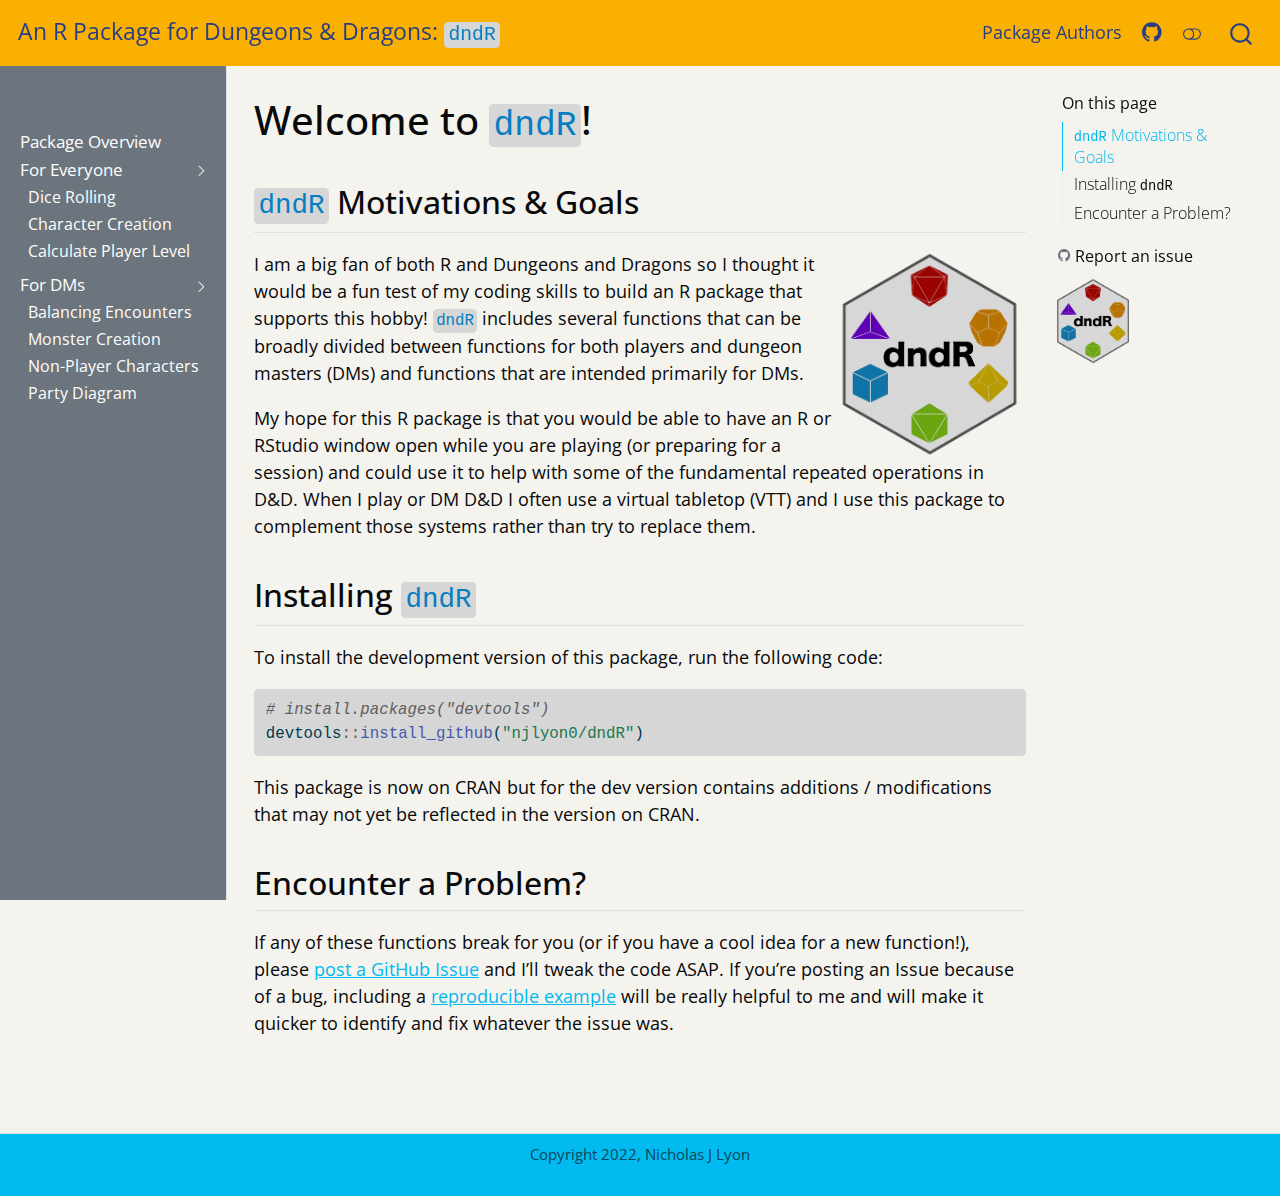
==== commit 770cb466: "Added `npc_creator` and `pc_level_calc` pages to the website and rendered those changes" ====
--- a/docs/index.html
+++ b/docs/index.html
@@ -207,6 +207,11 @@
   <a href="./create-characters.html" class="sidebar-item-text sidebar-link">Character Creation</a>
   </div>
 </li>
+          <li class="sidebar-item">
+  <div class="sidebar-item-container"> 
+  <a href="./pc-level-calc.html" class="sidebar-item-text sidebar-link">Calculate Player Level</a>
+  </div>
+</li>
       </ul>
   </li>
         <li class="sidebar-item sidebar-item-section">
@@ -229,7 +234,12 @@
 </li>
           <li class="sidebar-item">
   <div class="sidebar-item-container"> 
-  <a href="./party_diagram.html" class="sidebar-item-text sidebar-link">Party Diagram</a>
+  <a href="./npc-creation.html" class="sidebar-item-text sidebar-link">Non-Player Characters</a>
+  </div>
+</li>
+          <li class="sidebar-item">
+  <div class="sidebar-item-container"> 
+  <a href="./party-diagram.html" class="sidebar-item-text sidebar-link">Party Diagram</a>
   </div>
 </li>
       </ul>
